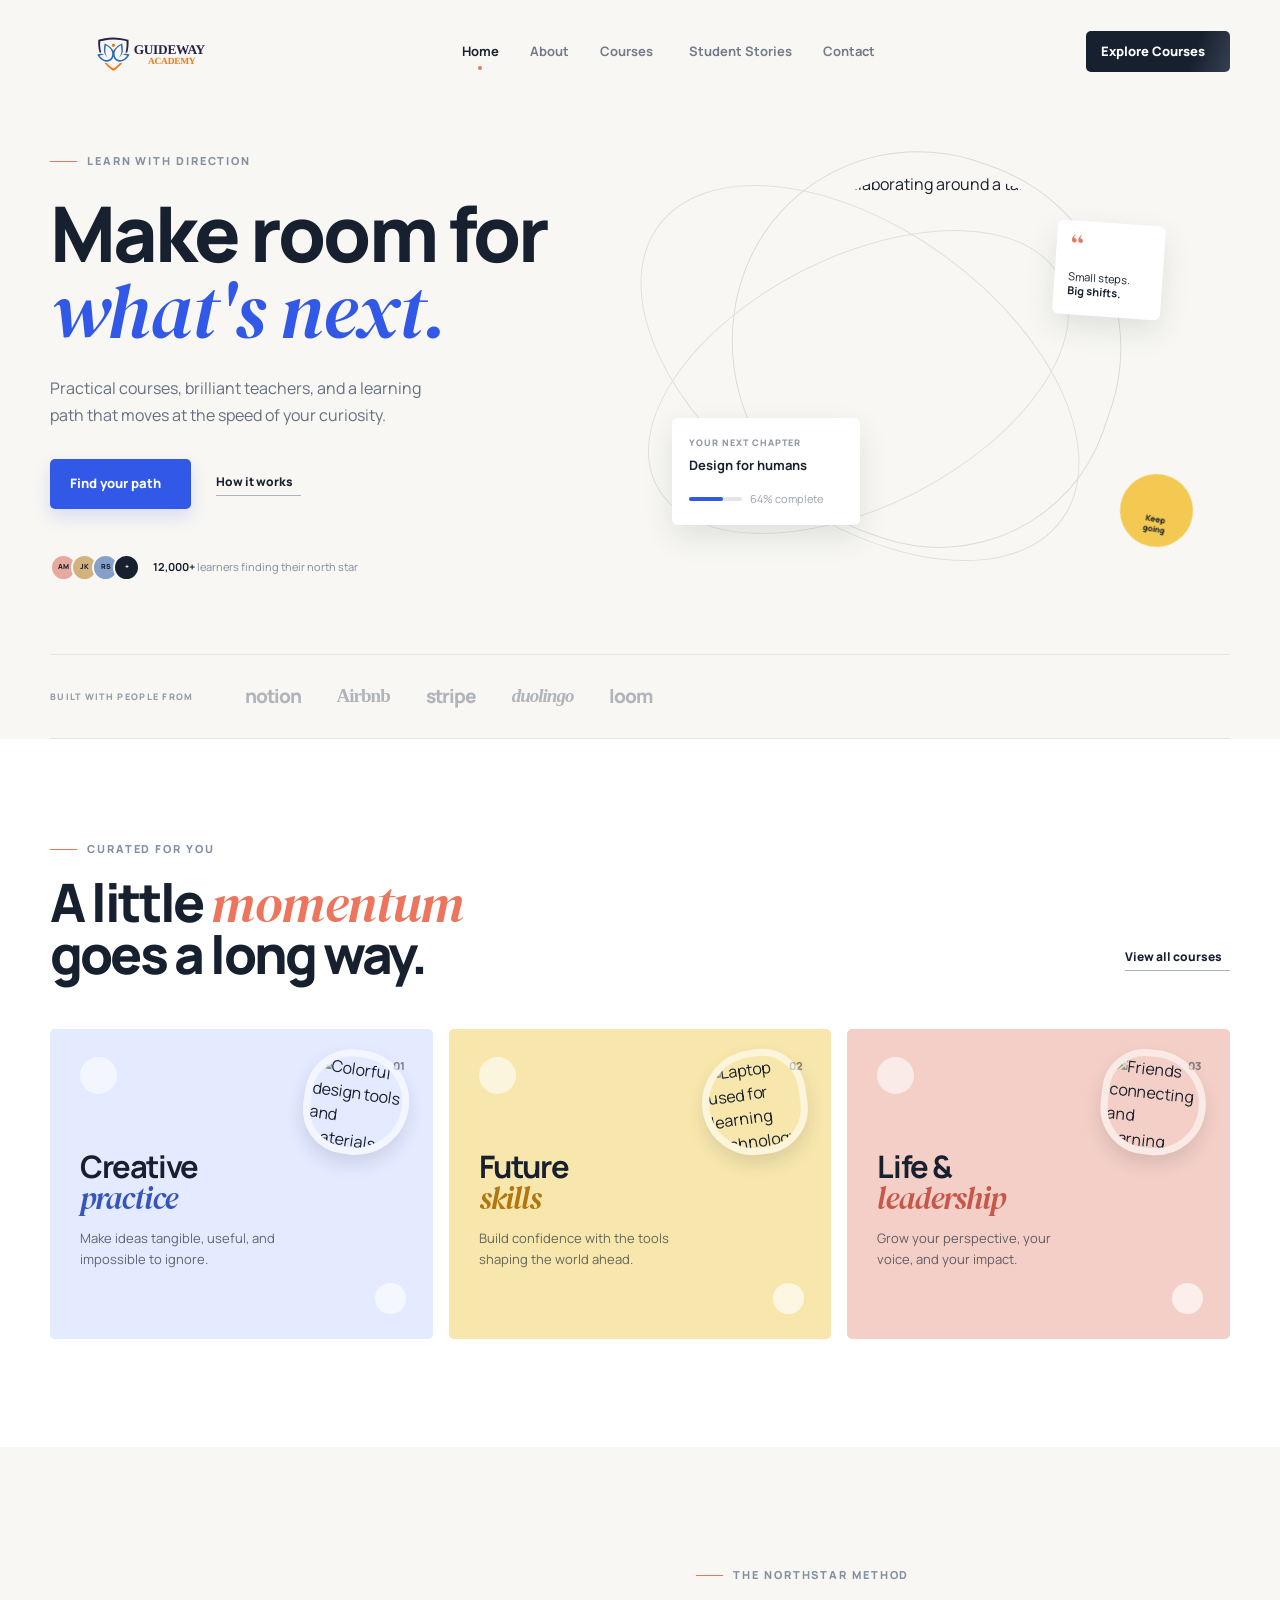
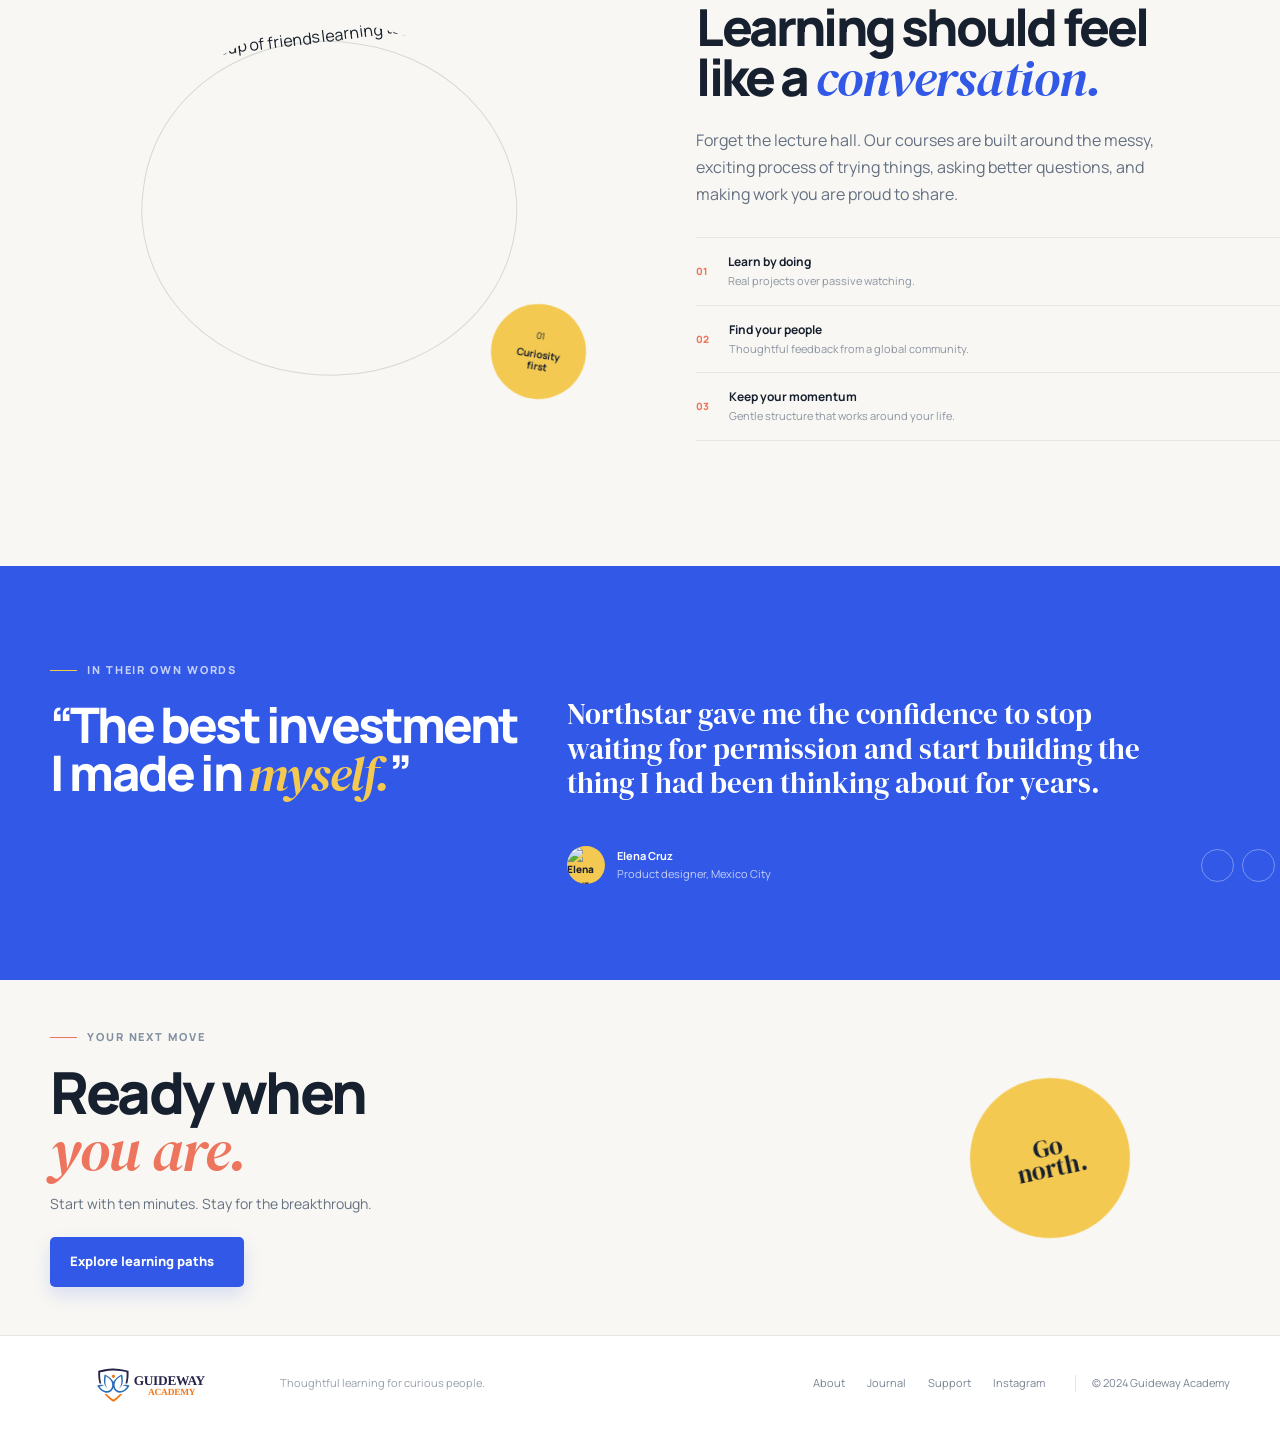
==== index.html @ 60380017 "Initial website" ====
<!DOCTYPE html>
<html lang="en">
<head>
  <meta charset="UTF-8" />
  <meta name="viewport" content="width=device-width, initial-scale=1.0" />
  <meta name="description" content="Northstar Academy helps curious people build practical skills with guided learning paths." />
  <title>Northstar Academy | Learn with direction</title>
  <link rel="preconnect" href="https://fonts.googleapis.com" />
  <link rel="preconnect" href="https://fonts.gstatic.com" crossorigin />
  <link href="https://fonts.googleapis.com/css2?family=DM+Serif+Display:ital@0;1&family=Manrope:wght@400;500;600;700;800&display=swap" rel="stylesheet" />
  <link rel="stylesheet" href="styles.css" />
  <script src="https://unpkg.com/lucide@latest"></script>
</head>
<body>
  <header class="site-header">
    <nav class="nav container" aria-label="Main navigation">
      <a class="brand" href="#top" aria-label="Northstar Academy home">
        <img class="brand-logo" src="image/logo.svg" alt="Guideway Academy" />
      </a>
      <div class="nav-links" id="nav-links">
        <a class="nav-link active" href="#top">Home</a>
        <a class="nav-link" href="about.html">About</a>
        <div class="nav-dropdown">
          <a class="nav-link nav-dropdown-trigger" href="courses.html" aria-haspopup="true" aria-expanded="false">Courses <i data-lucide="chevron-down"></i></a>
          <div class="nav-dropdown-menu" role="menu">
              <a href="course-details.html#school-design" role="menuitem">School of Creative and Digital Design</a>
              <a href="course-details.html#school-business" role="menuitem">School of Accountancy and Business Operations</a>
              <a href="course-details.html#school-growth" role="menuitem">School of Marketing Sales and Customer Growth</a>
              <a href="course-details.html#school-foundation" role="menuitem">School of Foundation and Professional Development</a>
          </div>
        </div>
        <a class="nav-link" href="stories.html">Student Stories</a>
        <a class="nav-link" href="contact.html">Contact</a>
      </div>
      <div class="nav-actions">
          <a class="button button-small button-dark" href="courses.html">Explore Courses <i data-lucide="arrow-up-right"></i></a>
        <button class="menu-toggle" aria-label="Toggle menu" aria-expanded="false"><i data-lucide="menu"></i></button>
      </div>
    </nav>
  </header>

  <main id="top">
    <section class="hero container">
      <div class="hero-copy reveal">
        <div class="eyebrow"><span class="eyebrow-line"></span> Learn with direction</div>
        <h1>Make room for<br /><em>what's next.</em></h1>
        <p class="hero-intro">Practical courses, brilliant teachers, and a learning path that moves at the speed of your curiosity.</p>
        <div class="hero-actions">
          <a class="button button-primary" href="#paths">Find your path <i data-lucide="arrow-right"></i></a>
          <a class="text-link" href="#method">How it works <i data-lucide="play-circle"></i></a>
        </div>
        <div class="learner-note">
          <div class="avatar-stack" aria-label="Learners from our community"><span class="avatar avatar-one">AM</span><span class="avatar avatar-two">JK</span><span class="avatar avatar-three">RS</span><span class="avatar avatar-four">+</span></div>
          <p><strong>12,000+</strong> learners finding their north star</p>
        </div>
      </div>
      <div class="hero-visual reveal reveal-delay">
        <div class="visual-orbit orbit-one"></div>
        <div class="visual-orbit orbit-two"></div>
        <div class="hero-image-wrap">
          <img class="hero-slide is-active" src="https://images.unsplash.com/photo-1531482615713-2afd69097998?auto=format&fit=crop&w=1100&q=85" alt="Students collaborating around a table" />
          <img class="hero-slide" src="https://images.unsplash.com/photo-1523240795612-9a054b0db644?auto=format&fit=crop&w=1100&q=85" alt="Students learning together in a bright classroom" />
          <img class="hero-slide" src="https://images.unsplash.com/photo-1522202176988-66273c2fd55f?auto=format&fit=crop&w=1100&q=85" alt="A group of learners sharing ideas" />
          <div class="floating-card course-card">
            <div class="mini-label">Your next chapter</div>
            <strong>Design for humans</strong>
            <div class="course-meta"><span class="course-progress"><span></span></span><span>64% complete</span></div>
          </div>
          <div class="floating-card quote-card"><span class="quote-mark">“</span><p>Small steps.<br /><strong>Big shifts.</strong></p></div>
          <div class="sun-sticker"><i data-lucide="sparkles"></i><span>Keep<br />going</span></div>
        </div>
      </div>
    </section>

    <section class="trust-strip container" aria-label="Partners and community stats">
      <span class="trust-label">Built with people from</span>
      <span class="trust-name">notion</span><span class="trust-name trust-serif">Airbnb</span><span class="trust-name">stripe</span><span class="trust-name trust-serif italic">duolingo</span><span class="trust-name">loom</span>
    </section>

    <section class="paths-section" id="paths">
      <div class="container">
        <div class="section-heading reveal"><div><div class="eyebrow"><span class="eyebrow-line"></span> Curated for you</div><h2>A little <em>momentum</em><br />goes a long way.</h2></div><a class="text-link desktop-link" href="courses.html">View all courses <i data-lucide="arrow-up-right"></i></a></div>
        <div class="path-grid">
           <a class="path-card path-card-blue reveal" href="courses.html#creative"><div class="path-icon"><i data-lucide="pen-tool"></i></div><div class="path-number">01</div><div class="path-art"><img src="https://images.unsplash.com/photo-1561070791-2526d30994b5?auto=format&fit=crop&w=500&q=85" alt="Colorful design tools and materials" loading="lazy" /></div><h3>Creative<br /><em>practice</em></h3><p>Make ideas tangible, useful, and impossible to ignore.</p><span class="card-arrow"><i data-lucide="arrow-up-right"></i></span></a>
           <a class="path-card path-card-yellow reveal reveal-delay-short" href="courses.html#future"><div class="path-icon"><i data-lucide="code-2"></i></div><div class="path-number">02</div><div class="path-art"><img src="https://images.unsplash.com/photo-1516321318423-f06f85e504b3?auto=format&fit=crop&w=500&q=85" alt="Laptop used for learning technology" loading="lazy" /></div><h3>Future<br /><em>skills</em></h3><p>Build confidence with the tools shaping the world ahead.</p><span class="card-arrow"><i data-lucide="arrow-up-right"></i></span></a>
           <a class="path-card path-card-coral reveal reveal-delay" href="courses.html#leadership"><div class="path-icon"><i data-lucide="heart-handshake"></i></div><div class="path-number">03</div><div class="path-art"><img src="https://images.unsplash.com/photo-1529156069898-49953e39b3ac?auto=format&fit=crop&w=500&q=85" alt="Friends connecting and learning together" loading="lazy" /></div><h3>Life &amp;<br /><em>leadership</em></h3><p>Grow your perspective, your voice, and your impact.</p><span class="card-arrow"><i data-lucide="arrow-up-right"></i></span></a>
        </div>
      </div>
    </section>

    <section class="method-section container" id="method">
      <div class="method-visual reveal"><div class="method-photo"><img src="https://images.unsplash.com/photo-1522202176988-66273c2fd55f?auto=format&fit=crop&w=1000&q=85" alt="A diverse group of friends learning together" /></div><div class="method-badge"><span>01</span><strong>Curiosity<br />first</strong></div></div>
      <div class="method-copy reveal reveal-delay"><div class="eyebrow"><span class="eyebrow-line"></span> The Northstar method</div><h2>Learning should feel like a <em>conversation.</em></h2><p>Forget the lecture hall. Our courses are built around the messy, exciting process of trying things, asking better questions, and making work you are proud to share.</p><div class="method-points"><div class="method-point"><span class="point-number">01</span><div><h4>Learn by doing</h4><p>Real projects over passive watching.</p></div></div><div class="method-point"><span class="point-number">02</span><div><h4>Find your people</h4><p>Thoughtful feedback from a global community.</p></div></div><div class="method-point"><span class="point-number">03</span><div><h4>Keep your momentum</h4><p>Gentle structure that works around your life.</p></div></div></div></div>
    </section>

    <section class="testimonial-section" id="stories">
      <div class="container testimonial-inner"><div class="testimonial-heading"><div class="eyebrow"><span class="eyebrow-line"></span> In their own words</div><h2>“The best investment<br />I made in <em>myself.</em>”</h2></div><div class="testimonial-body"><p class="large-quote">Northstar gave me the confidence to stop waiting for permission and start building the thing I had been thinking about for years.</p><div class="person"><img class="person-avatar" src="https://images.unsplash.com/photo-1494790108377-be9c29b29330?auto=format&fit=crop&w=160&q=85" alt="Elena Cruz" /><div><strong>Elena Cruz</strong><span>Product designer, Mexico City</span></div><div class="quote-controls"><button class="icon-button" aria-label="Previous story"><i data-lucide="arrow-left"></i></button><button class="icon-button" aria-label="Next story"><i data-lucide="arrow-right"></i></button></div></div></div></div>
    </section>

    <section class="final-cta container"><div class="cta-content"><div class="eyebrow"><span class="eyebrow-line"></span> Your next move</div><h2>Ready when<br /><em>you are.</em></h2><p>Start with ten minutes. Stay for the breakthrough.</p><a class="button button-primary" href="#paths">Explore learning paths <i data-lucide="arrow-right"></i></a></div><div class="cta-mark"><i data-lucide="compass"></i><span>Go<br />north.</span></div></section>
  </main>

  <footer class="site-footer"><div class="container footer-inner"><a class="brand" href="#top"><img class="brand-logo" src="image/logo.svg" alt="Guideway Academy" /></a><p>Thoughtful learning for curious people.</p><div class="footer-links"><a href="#about">About</a><a href="#journal">Journal</a><a href="#support">Support</a><a href="#instagram">Instagram</a></div><span class="copyright">© 2024 Guideway Academy</span></div></footer>
  <script src="script.js"></script>
</body>
</html>
---- styles.css ----
/* Scroll-aware navigation */
body{font-size:16px!important}
.nav-link,.course-nav-links a,.about-nav-links a,.stories-header .nav-link{font-size:13px!important}
.button{font-size:13px!important}
.eyebrow{font-size:11px!important}
.hero-intro,.method-copy>p,.hero-intro{font-size:16px!important}
.path-card p{font-size:13px!important}
.path-card .mini-label,.course-meta,.method-point p,.person div span,.footer-inner p,.footer-links a,.copyright{font-size:11px!important}
.tile-school,.tile-label,.tile-meta,.course-stat-row span,.story-person span,.about-numbers span{font-size:10px!important}
.tile-body p,.story-card>small,.story-card>a,.proof-stat span,.contact-panel p{font-size:12px!important}
.filter-button,.course-search input{font-size:11px!important}
html,body{overflow-x:hidden}
.hero-image-wrap{isolation:isolate}
.hero-image-wrap .hero-slide{position:absolute!important;inset:0;width:100%;height:100%;object-fit:cover;border-radius:48% 52% 49% 51%;opacity:0;transform:scale(1.06) translateX(22px);transition:opacity .9s ease,transform 1.2s cubic-bezier(.2,.7,.2,1);animation:hero-carousel 15.6s ease-in-out infinite;z-index:1}
.hero-image-wrap .hero-slide:nth-of-type(2){animation-delay:-5.2s}
.hero-image-wrap .hero-slide:nth-of-type(3){animation-delay:-10.4s}
.hero-image-wrap .hero-slide.is-active{opacity:1;transform:scale(1) translateX(0)}
@keyframes hero-carousel{0%,28%{opacity:1;transform:scale(1) translate3d(0,0,0)}35%,94%{opacity:0;transform:scale(1.06) translate3d(22px,0,0)}100%{opacity:1;transform:scale(1) translate3d(0,0,0)}}
@media(prefers-reduced-motion:reduce){.hero-image-wrap .hero-slide{transition:none;animation:none}.hero-image-wrap .hero-slide:not(.is-active){opacity:0}}
.path-card{min-height:310px!important;padding-top:30px;transition:transform .3s cubic-bezier(.2,.7,.2,1),box-shadow .3s ease}
.path-card:hover{transform:translateY(-8px) rotate(-.4deg)!important;box-shadow:0 20px 34px rgba(30,40,60,.14)!important}
.path-card:nth-child(2):hover{transform:translateY(-8px) rotate(.4deg)!important}
.path-art{position:absolute;right:24px;top:21px;width:105px;height:105px;border:7px solid rgba(255,255,255,.56);border-radius:48% 52% 55% 45%;overflow:hidden;transform:rotate(8deg);box-shadow:0 9px 18px rgba(23,32,46,.12);transition:transform .45s cubic-bezier(.2,.7,.2,1),box-shadow .3s ease}
.path-card:nth-child(2) .path-art{border-radius:55% 45% 47% 53%;transform:rotate(-8deg)}
.path-card:nth-child(3) .path-art{border-radius:44% 56% 52% 48%;transform:rotate(6deg)}
.path-art img{width:100%;height:100%;object-fit:cover;filter:saturate(.86);transition:transform .55s ease,filter .3s ease}
.path-card:hover .path-art{transform:rotate(2deg) scale(1.06);box-shadow:0 13px 23px rgba(23,32,46,.18)}
.path-card:hover .path-art img{transform:scale(1.1);filter:saturate(1)}
.path-card h3{position:relative;z-index:1;margin-top:57px!important}
.testimonial-section .large-quote{transition:opacity .38s ease,transform .38s cubic-bezier(.2,.7,.2,1)}
.person-avatar{object-fit:cover;overflow:hidden}
.site-header{position:fixed!important;top:0;left:0;width:100%;z-index:10;background:rgba(248,247,243,.94);backdrop-filter:blur(12px);transition:transform .28s ease,box-shadow .28s ease}
.nav-cta{display:inline-flex;align-items:center;gap:7px;background:var(--ink);color:#fff;padding:10px 14px;border-radius:5px}
.nav-cta svg{width:14px;height:14px}
.nav-cta:hover,.nav-cta.active{color:#fff;background:var(--blue)}
.nav-cta.active:after{display:none}
.nav-links{margin-left:auto!important;margin-right:auto!important}
.nav-actions{gap:15px}
@media(max-width:650px){.nav-links{margin-left:0!important;margin-right:0!important}}
.nav-actions .button-dark{background:linear-gradient(110deg,#17202e 35%,#3a4657 50%,#17202e 65%);background-size:220% 100%;animation:explore-sheen 5s ease-in-out infinite;transition:transform .25s ease,box-shadow .25s ease,background-position .45s ease}
.nav-actions .button-dark:hover,.nav-actions .button-dark:focus-visible{background-position:100% 0;box-shadow:0 10px 22px rgba(23,32,46,.2);transform:translateY(-2px)}
.nav-actions .button-dark svg{transition:transform .25s ease}
.nav-actions .button-dark:hover svg,.nav-actions .button-dark:focus-visible svg{transform:translate(3px,-3px)}
@keyframes explore-sheen{0%,55%{background-position:0 0}75%,100%{background-position:100% 0}}
.nav-dropdown{position:relative;display:flex;align-items:center}
.nav-dropdown:after{content:'';position:absolute;top:100%;left:0;right:0;height:18px}
.nav-dropdown-trigger{display:inline-flex;align-items:center;gap:5px}
.nav-dropdown-trigger svg{width:12px;height:12px;transition:transform .2s ease}
.nav-dropdown-menu{position:absolute;top:calc(100% + 18px);left:50%;width:290px;padding:8px;background:#fff;border:1px solid var(--line);border-radius:7px;box-shadow:0 16px 34px rgba(23,32,46,.14);opacity:0;pointer-events:none;transform:translate(-50%, -7px);transition:opacity .2s ease,transform .2s ease;z-index:20}
.nav-dropdown-menu:before{content:'';position:absolute;top:-6px;left:50%;width:11px;height:11px;background:#fff;border-left:1px solid var(--line);border-top:1px solid var(--line);transform:translateX(-50%) rotate(45deg)}
.nav-dropdown-menu a{position:relative;display:block;padding:11px 12px;color:var(--muted);font-size:11px;font-weight:700;line-height:1.4;border-radius:4px;transition:background .2s ease,color .2s ease,transform .2s ease}
.nav-dropdown-menu a:hover,.nav-dropdown-menu a:focus-visible{background:#eef1ff;color:var(--blue);transform:translateX(3px);outline:none}
.nav-dropdown:hover .nav-dropdown-menu,.nav-dropdown:focus-within .nav-dropdown-menu{opacity:1;pointer-events:auto;transform:translate(-50%, 0)}
.nav-dropdown:hover .nav-dropdown-trigger svg,.nav-dropdown:focus-within .nav-dropdown-trigger svg{transform:rotate(180deg)}
.brand-logo{display:block;width:200px;height:94px;object-fit:contain;max-width:none}
.nav{height:104px!important}
body{padding-top:104px!important}
@media(max-width:650px){.brand-logo{width:150px;height:70px}.nav{height:82px!important}body{padding-top:82px!important}.nav-dropdown{display:block}.nav-dropdown-menu{position:static;width:100%;margin:7px 0 2px;padding:5px;box-shadow:none;transform:none;border-color:#edf0f4}.nav-dropdown-menu:before{display:none}.nav-dropdown:hover .nav-dropdown-menu,.nav-dropdown:focus-within .nav-dropdown-menu{transform:none}.nav-dropdown-menu a{font-size:10px;padding:9px 10px}}
.site-header.nav-hidden{transform:translateY(-100%)}
.site-header.nav-scrolling{box-shadow:0 8px 24px rgba(23,32,46,.08)}
body{padding-top:88px}
@media(max-width:650px){body{padding-top:72px}}
:root{--ink:#17202e;--muted:#647082;--cream:#f8f7f3;--paper:#fff;--line:#e6e7e5;--blue:#3158e6;--blue-dark:#2242bb;--yellow:#f4c951;--coral:#ed745d;--mint:#dceee6;--serif:'DM Serif Display',Georgia,serif;--sans:'Manrope',Arial,sans-serif}*{box-sizing:border-box}html{scroll-behavior:smooth}body{margin:0;background:var(--cream);color:var(--ink);font-family:var(--sans);font-size:15px;line-height:1.5}a{color:inherit;text-decoration:none}button{font:inherit}img{display:block;max-width:100%}.container{width:min(1180px,calc(100% - 80px));margin:0 auto}.site-header{position:relative;z-index:10;background:var(--cream)}.nav{height:88px;display:flex;align-items:center;justify-content:space-between;border-bottom:1px solid transparent}.brand{display:flex;align-items:center;gap:10px;font-size:20px;font-weight:800;letter-spacing:-.8px}.brand-mark{width:30px;height:30px;background:var(--blue);border-radius:50%;color:#fff;display:grid;place-items:center}.brand-mark svg{width:16px;height:16px;stroke-width:2.5}.brand-dot{color:var(--coral)}.nav-links{display:flex;gap:31px;margin-left:70px}.nav-link{color:#727b8a;font-size:12px;font-weight:700;transition:color .2s}.nav-link:hover,.nav-link.active{color:var(--ink)}.nav-link.active:after{content:'';display:block;width:4px;height:4px;background:var(--coral);border-radius:50%;margin:5px auto -9px}.nav-actions{display:flex;align-items:center;gap:23px}.login-link{font-size:12px;font-weight:700;color:#667080}.button{display:inline-flex;align-items:center;justify-content:center;gap:10px;border-radius:5px;font-size:12px;font-weight:800;padding:15px 20px;transition:transform .2s,background .2s,box-shadow .2s}.button:hover{transform:translateY(-2px)}.button svg,.text-link svg{width:15px;height:15px}.button-small{padding:11px 15px}.button-dark{background:var(--ink);color:#fff}.button-primary{background:var(--blue);color:#fff;box-shadow:0 8px 18px rgba(49,88,230,.16)}.button-primary:hover{background:var(--blue-dark);box-shadow:0 10px 24px rgba(49,88,230,.23)}.menu-toggle{display:none;border:0;background:transparent;color:var(--ink);padding:5px}.hero{min-height:550px;display:grid;grid-template-columns:46% 54%;align-items:center;padding:42px 0 66px}.eyebrow{display:flex;align-items:center;gap:10px;text-transform:uppercase;letter-spacing:1.9px;font-size:10px;font-weight:800;color:#8290a2}.eyebrow-line{display:inline-block;width:27px;height:1px;background:var(--coral)}h1,h2,h3,p{margin-top:0}h1,h2{letter-spacing:-2.8px;line-height:.98;font-weight:800}h1{font-size:clamp(56px,6vw,84px);margin:25px 0 27px}h1 em,h2 em,h3 em{font-family:var(--serif);font-weight:400;letter-spacing:-1px}h1 em{color:var(--blue)}.hero-intro{color:var(--muted);font-size:16px;line-height:1.7;max-width:380px;margin-bottom:30px}.hero-actions{display:flex;align-items:center;gap:25px}.text-link{font-size:12px;font-weight:800;display:inline-flex;align-items:center;gap:8px;border-bottom:1px solid #adb3bd;padding-bottom:4px}.text-link:hover{color:var(--blue);border-color:var(--blue)}.learner-note{display:flex;align-items:center;gap:13px;margin-top:45px}.learner-note p{font-size:11px;color:#828b9b;line-height:1.5;margin:0}.learner-note strong{color:var(--ink)}.avatar-stack{display:flex;padding-left:6px}.avatar{height:27px;width:27px;border:2px solid var(--cream);border-radius:50%;display:grid;place-items:center;margin-left:-6px;font-size:7px;font-weight:800}.avatar-one{background:#e6a99d}.avatar-two{background:#d2b37f}.avatar-three{background:#86a0c9}.avatar-four{background:var(--ink);color:#fff}.hero-visual{height:425px;position:relative;display:flex;align-items:center;justify-content:center}.hero-image-wrap{position:relative;width:390px;height:390px;margin-left:66px}.hero-image-wrap:before{content:'';position:absolute;inset:-18px 18px 20px -20px;border:1px solid #d9dcd8;border-radius:49% 51% 46% 54%;transform:rotate(19deg)}.hero-image-wrap img{width:100%;height:100%;object-fit:cover;border-radius:48% 52% 49% 51%;position:relative;z-index:1;filter:saturate(.84)}.visual-orbit{position:absolute;border:1px solid #dfe1dd;border-radius:50%;width:455px;height:250px;transform:rotate(-27deg)}.orbit-one{left:38px;top:102px}.orbit-two{width:500px;height:290px;transform:rotate(36deg);left:17px;top:73px}.floating-card{position:absolute;z-index:2;background:#fff;box-shadow:0 12px 30px rgba(31,44,62,.11);border-radius:6px}.course-card{left:-77px;bottom:37px;width:188px;padding:18px 17px}.mini-label{font-size:9px;text-transform:uppercase;letter-spacing:1px;color:#8d96a2;font-weight:800;margin-bottom:7px}.course-card strong{font-size:13px;display:block;margin-bottom:15px}.course-meta{display:flex;align-items:center;gap:8px;color:#9aa2ae;font-size:8px}.course-progress{display:block;height:4px;width:53px;background:#e2e5ea;border-radius:5px}.course-progress span{display:block;width:64%;height:100%;background:var(--blue);border-radius:5px}.quote-card{right:-24px;top:51px;width:108px;padding:15px 14px 16px;transform:rotate(4deg)}.quote-mark{font-family:var(--serif);font-size:30px;color:var(--coral);line-height:.7}.quote-card p{font-size:11px;line-height:1.3;margin:7px 0 0}.sun-sticker{position:absolute;z-index:2;bottom:15px;right:-54px;width:73px;height:73px;background:var(--yellow);border-radius:50%;display:grid;place-items:center;text-align:center;transform:rotate(10deg);font-size:8px;line-height:1.2;font-weight:800}.sun-sticker svg{width:16px;height:16px;margin-bottom:-5px}.trust-strip{display:flex;align-items:center;gap:36px;border-top:1px solid var(--line);border-bottom:1px solid var(--line);height:85px;color:#b0b4bb}.trust-label{font-size:9px;text-transform:uppercase;letter-spacing:1.3px;font-weight:800;color:#939ba6;margin-right:15px}.trust-name{font-size:19px;font-weight:800;letter-spacing:-1px}.trust-serif{font-family:Georgia,serif;font-weight:700}.italic{font-style:italic}.paths-section{background:#fff;padding:102px 0 108px}.section-heading{display:flex;justify-content:space-between;align-items:end;margin-bottom:48px}.section-heading h2{font-size:53px;margin:19px 0 0}.section-heading h2 em{color:var(--coral)}.desktop-link{margin-bottom:10px}.path-grid{display:grid;grid-template-columns:repeat(3,1fr);gap:16px}.path-card{min-height:280px;position:relative;padding:28px 30px 25px;border-radius:5px;overflow:hidden;transition:transform .25s,box-shadow .25s}.path-card:hover{transform:translateY(-5px);box-shadow:0 15px 26px rgba(30,40,60,.12)}.path-card-blue{background:#e4eaff}.path-card-yellow{background:#f8e7ad}.path-card-coral{background:#f4cfc7}.path-icon{height:37px;width:37px;display:grid;place-items:center;background:rgba(255,255,255,.6);border-radius:50%}.path-icon svg{width:17px;height:17px}.path-number{position:absolute;right:28px;top:29px;font-size:11px;font-weight:800;color:rgba(23,32,46,.5)}.path-card h3{font-size:31px;line-height:.98;letter-spacing:-1.4px;margin:43px 0 15px}.path-card h3 em{color:#3555bc}.path-card-yellow h3 em{color:#b27610}.path-card-coral h3 em{color:#c65749}.path-card p{color:rgba(23,32,46,.66);font-size:12px;max-width:200px;line-height:1.6}.card-arrow{position:absolute;right:27px;bottom:25px;background:rgba(255,255,255,.65);width:31px;height:31px;border-radius:50%;display:grid;place-items:center}.card-arrow svg{width:14px}.method-section{display:grid;grid-template-columns:48% 52%;gap:80px;padding-top:120px;padding-bottom:125px;align-items:center}.method-visual{position:relative;height:400px}.method-photo{height:355px;width:390px;overflow:hidden;border-radius:49% 51% 48% 52%;transform:rotate(-7deg);margin:20px auto 0}.method-photo img{width:100%;height:100%;object-fit:cover;filter:saturate(.8)}.method-visual:before{content:'';position:absolute;width:373px;height:333px;border:1px solid #d6d9d4;border-radius:51% 49% 52% 48%;top:37px;left:calc(50% - 191px);transform:rotate(8deg)}.method-badge{position:absolute;background:var(--yellow);height:95px;width:95px;border-radius:50%;bottom:5px;right:30px;display:flex;flex-direction:column;align-items:center;justify-content:center;transform:rotate(9deg);font-size:10px;line-height:1.2}.method-badge span{font-size:9px;margin-bottom:7px}.method-badge strong{text-align:center}.method-copy h2{font-size:51px;margin:18px 0 23px;max-width:500px}.method-copy h2 em{color:var(--blue)}.method-copy>p{color:var(--muted);max-width:465px;line-height:1.7;font-size:14px}.method-points{border-top:1px solid var(--line);margin-top:29px}.method-point{display:flex;align-items:center;gap:20px;padding:15px 0;border-bottom:1px solid var(--line)}.point-number{font-size:10px;color:var(--coral);font-weight:800}.method-point h4{font-size:12px;margin:0 0 2px}.method-point p{font-size:11px;color:#8b94a0;margin:0}.testimonial-section{background:var(--blue);color:#fff;padding:96px 0}.testimonial-inner{display:grid;grid-template-columns:40% 60%;gap:45px}.testimonial-section .eyebrow{color:#c5d0fb}.testimonial-section .eyebrow-line{background:var(--yellow)}.testimonial-heading h2{font-size:49px;margin:23px 0 0}.testimonial-heading h2 em{color:var(--yellow)}.large-quote{font-family:var(--serif);font-size:29px;line-height:1.2;max-width:580px;margin:35px 0 45px}.person{display:flex;align-items:center;gap:12px}.person-avatar{background:var(--yellow);color:var(--ink);height:38px;width:38px;border-radius:50%;display:grid;place-items:center;font-size:10px;font-weight:800}.person strong,.person span{display:block}.person strong{font-size:11px}.person div span{font-size:10px;color:#c7d1fa;margin-top:2px}.quote-controls{display:flex;gap:8px;margin-left:auto}.icon-button{width:33px;height:33px;background:transparent;border:1px solid rgba(255,255,255,.35);border-radius:50%;color:#fff;display:grid;place-items:center;cursor:pointer;transition:background .2s}.icon-button:hover{background:rgba(255,255,255,.16)}.icon-button svg{width:14px}.final-cta{min-height:355px;display:flex;align-items:center;justify-content:space-between}.final-cta h2{font-size:58px;margin:19px 0 13px}.final-cta h2 em{color:var(--coral)}.final-cta p{color:var(--muted);font-size:14px;margin-bottom:23px}.cta-mark{height:160px;width:160px;background:var(--yellow);border-radius:50%;display:flex;flex-direction:column;align-items:center;justify-content:center;transform:rotate(-12deg);font-family:var(--serif);font-size:25px;line-height:.85;text-align:center;margin-right:100px}.cta-mark svg{width:28px;height:28px;margin-bottom:12px;stroke-width:1.5}.site-footer{background:#fff;border-top:1px solid var(--line)}.footer-inner{min-height:89px;display:flex;align-items:center;gap:30px}.footer-inner p{font-size:11px;color:#98a0aa;margin:0}.footer-links{display:flex;gap:22px;margin-left:auto}.footer-links a,.copyright{font-size:10px;color:#798391}.footer-links a:hover{color:var(--blue)}.copyright{padding-left:16px;border-left:1px solid var(--line)}.reveal{opacity:0;transform:translateY(17px);animation:reveal .7s ease forwards}.reveal-delay{animation-delay:.16s}.reveal-delay-short{animation-delay:.08s}@keyframes reveal{to{opacity:1;transform:none}}@media(max-width:900px){.container{width:min(100% - 44px,650px)}.nav-links{gap:15px;margin-left:20px}.nav-actions{gap:12px}.hero{grid-template-columns:1fr;padding-top:55px}.hero-copy{max-width:600px}.hero-visual{height:410px;margin-top:35px}.hero-image-wrap{margin-left:30px}.trust-strip{gap:22px;flex-wrap:wrap;height:auto;padding:20px 0}.trust-name{font-size:16px}.trust-label{width:100%;margin:0}.method-section{grid-template-columns:1fr;gap:55px;padding:90px 0}.method-visual{max-width:500px;width:100%}.testimonial-inner{grid-template-columns:1fr;gap:15px}.final-cta{min-height:350px}.cta-mark{margin-right:0}}@media(max-width:650px){.container{width:calc(100% - 36px)}.nav{height:72px}.nav-links{display:none;position:absolute;top:72px;left:0;right:0;background:#fff;border-bottom:1px solid var(--line);padding:20px 18px;flex-direction:column;gap:17px;margin:0;box-shadow:0 9px 14px rgba(30,40,60,.06)}.nav-links.open{display:flex}.nav-link.active:after{display:none}.login-link,.nav-actions .button{display:none}.menu-toggle{display:block}.hero{padding-top:46px;min-height:0}.hero h1{font-size:59px}.hero-intro{font-size:14px}.hero-visual{height:330px;margin-top:54px}.hero-image-wrap{width:275px;height:275px;margin-left:0}.hero-image-wrap:before{inset:-13px 13px 14px -14px}.visual-orbit{width:340px;height:190px;left:0;top:70px}.orbit-two{width:370px;height:220px;left:-15px;top:52px}.course-card{left:-29px;bottom:8px;width:155px;padding:14px}.quote-card{right:-25px;top:18px}.sun-sticker{right:-30px;bottom:-5px;width:61px;height:61px}.section-heading{display:block}.section-heading h2{font-size:43px}.desktop-link{display:inline-flex;margin-top:24px}.paths-section{padding:75px 0}.path-grid{grid-template-columns:1fr;gap:12px}.path-card{min-height:245px}.method-section{padding:75px 0}.method-visual{height:320px}.method-photo{width:290px;height:280px}.method-visual:before{width:280px;height:265px;left:calc(50% - 145px);top:29px}.method-badge{right:12px}.method-copy h2{font-size:42px}.testimonial-section{padding:75px 0}.testimonial-heading h2{font-size:41px}.large-quote{font-size:25px;margin-top:42px}.final-cta{min-height:470px;display:block;padding-top:80px}.cta-mark{margin:40px 0 0 auto}.footer-inner{padding:25px 0;display:grid;grid-template-columns:1fr 1fr;gap:18px}.footer-inner p{grid-column:1/-1;grid-row:2}.footer-links{grid-column:1/-1;grid-row:3;margin:0;flex-wrap:wrap}.copyright{grid-column:1/-1;grid-row:4;border:0;padding:0}.hero-actions{gap:16px;flex-wrap:wrap}}
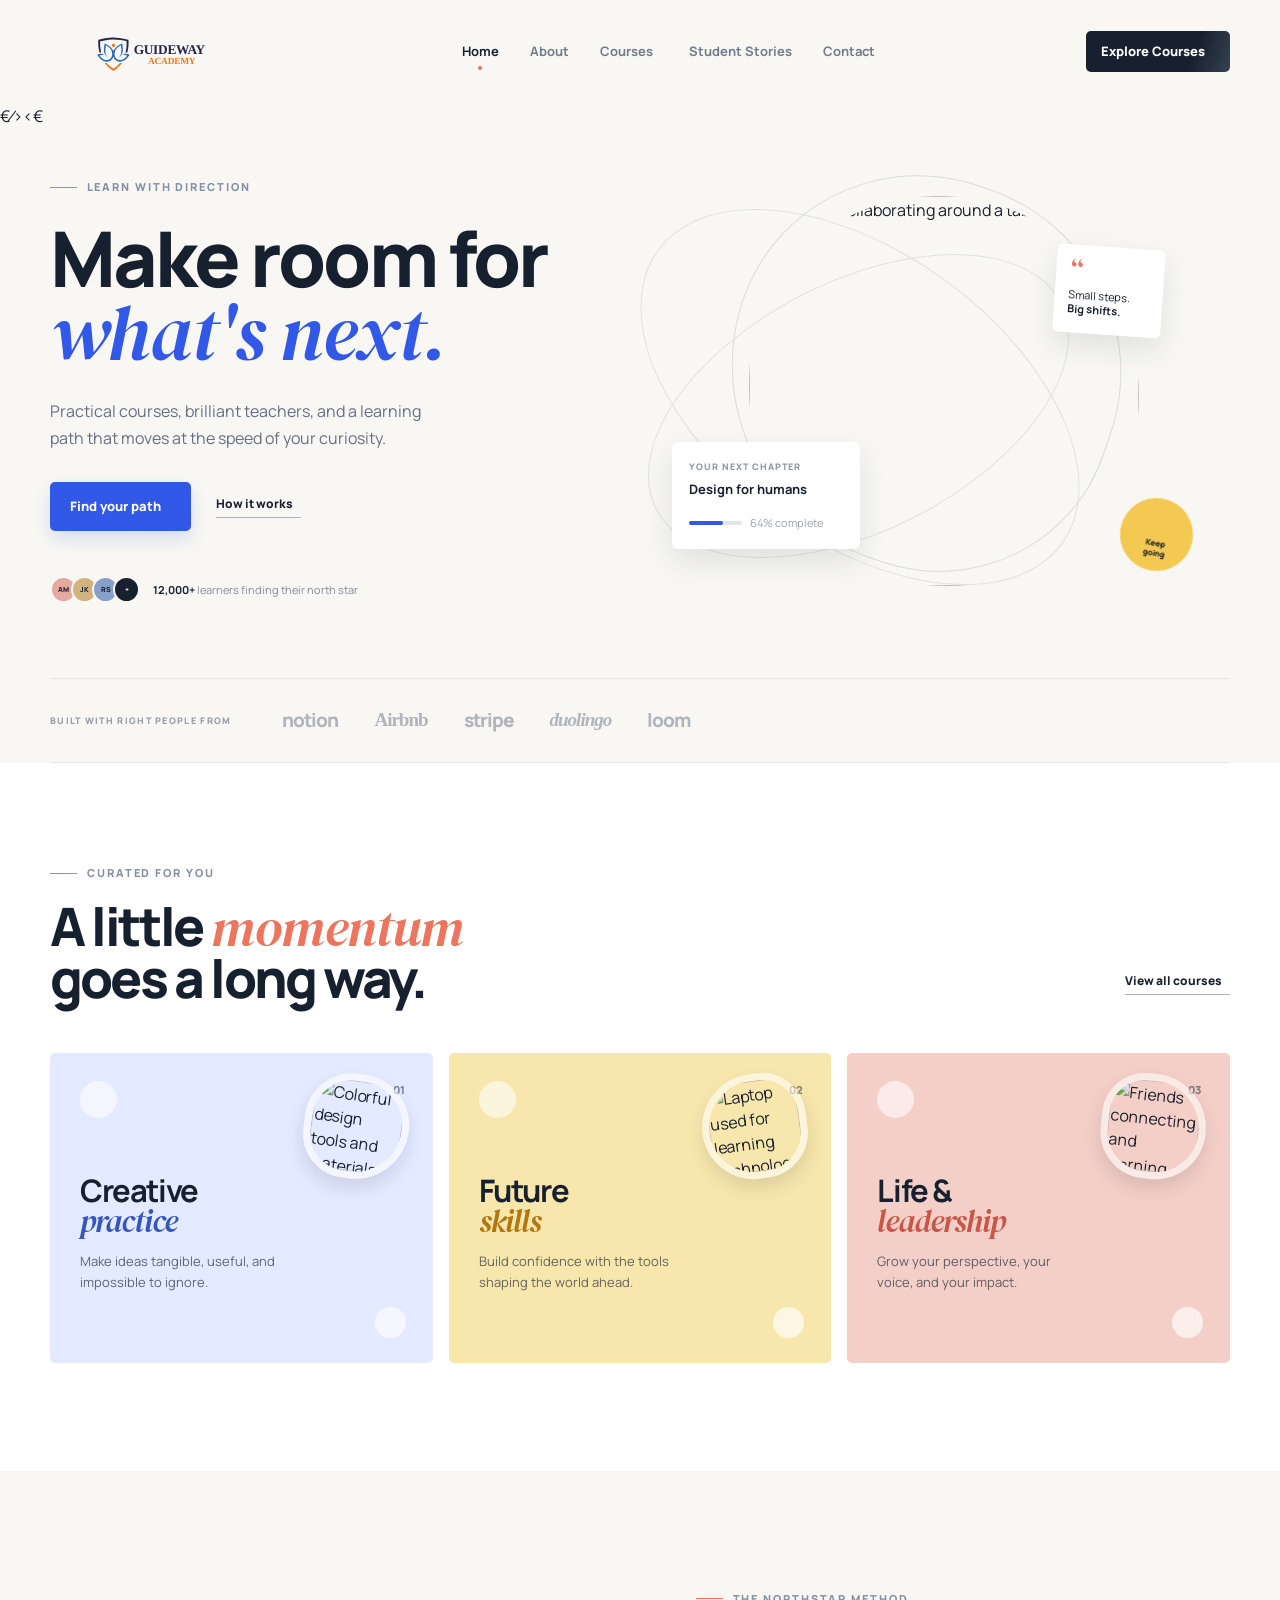
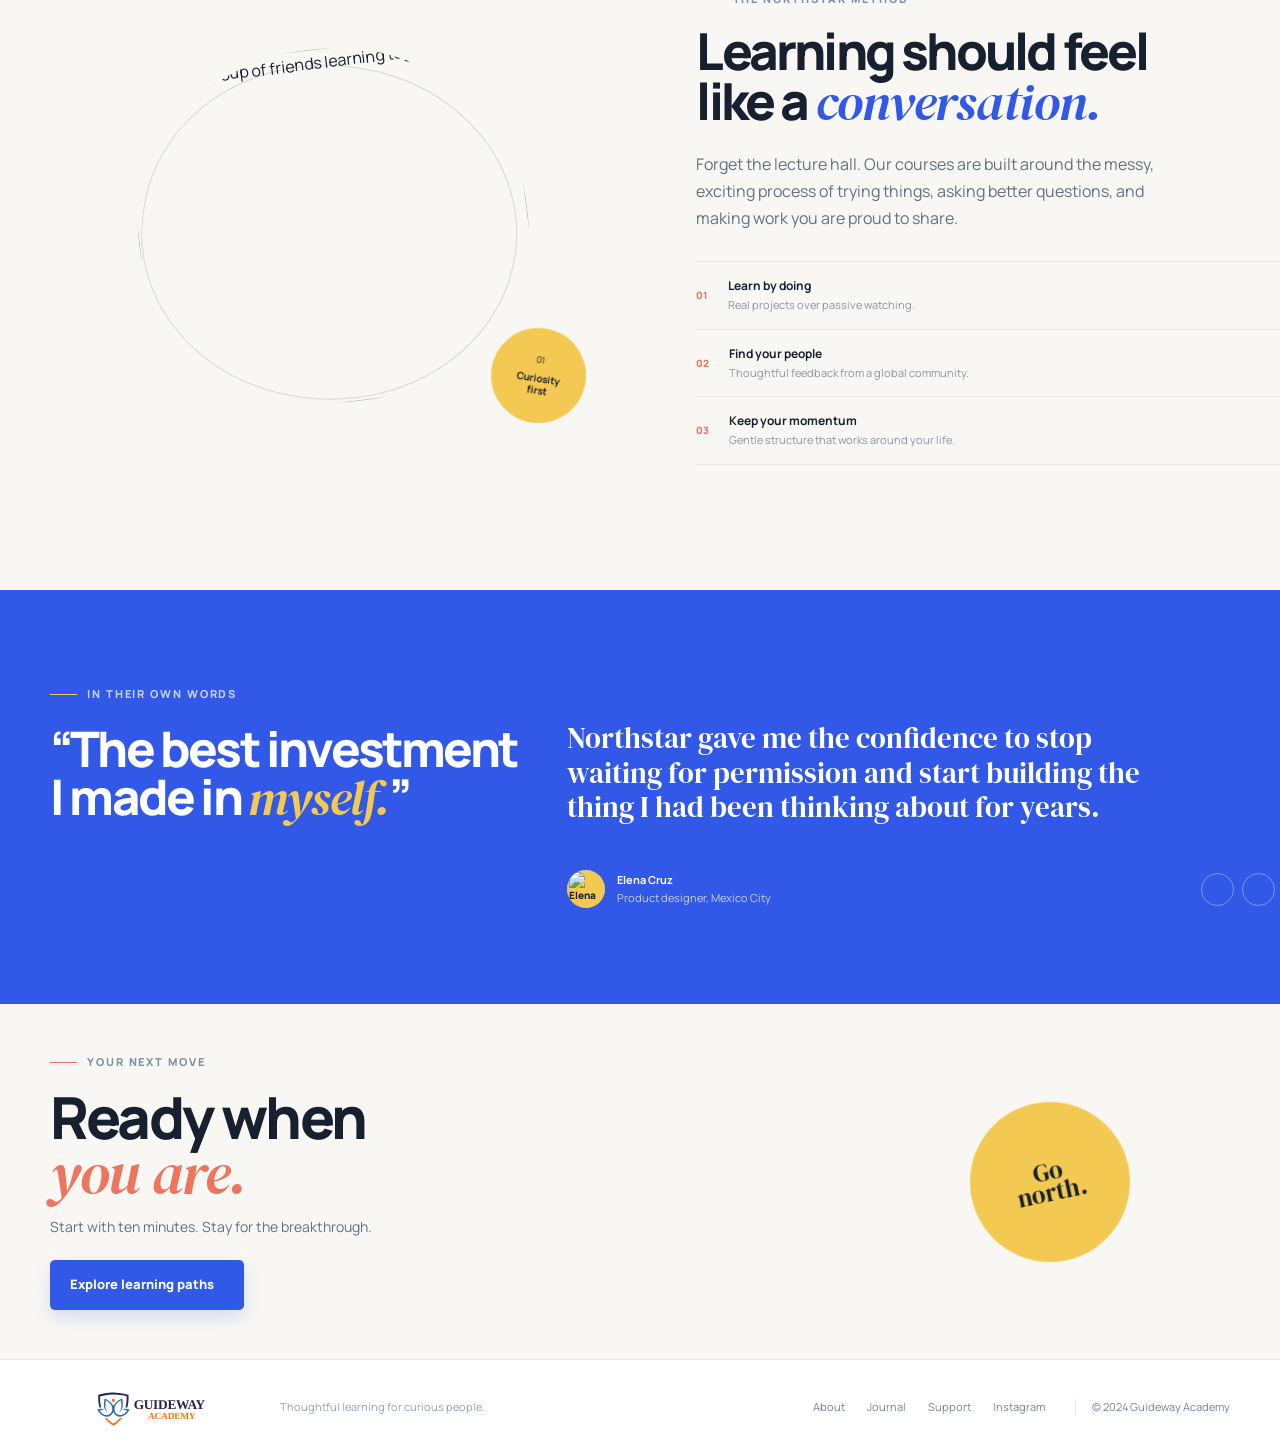
==== commit 015db905: "Update homepage" ====
--- a/index.html
+++ b/index.html
@@ -1,10 +1,10 @@
-<!DOCTYPE html>
+€⁄›‹€<!DOCTYPE html>
 <html lang="en">
 <head>
   <meta charset="UTF-8" />
   <meta name="viewport" content="width=device-width, initial-scale=1.0" />
   <meta name="description" content="Northstar Academy helps curious people build practical skills with guided learning paths." />
-  <title>Northstar Academy | Learn with direction</title>
+  <title>Guidway Academy | Learn with direction</title>
   <link rel="preconnect" href="https://fonts.googleapis.com" />
   <link rel="preconnect" href="https://fonts.gstatic.com" crossorigin />
   <link href="https://fonts.googleapis.com/css2?family=DM+Serif+Display:ital@0;1&family=Manrope:wght@400;500;600;700;800&display=swap" rel="stylesheet" />
@@ -73,7 +73,7 @@
     </section>
 
     <section class="trust-strip container" aria-label="Partners and community stats">
-      <span class="trust-label">Built with people from</span>
+      <span class="trust-label">Built with Right people from</span>
       <span class="trust-name">notion</span><span class="trust-name trust-serif">Airbnb</span><span class="trust-name">stripe</span><span class="trust-name trust-serif italic">duolingo</span><span class="trust-name">loom</span>
     </section>
 
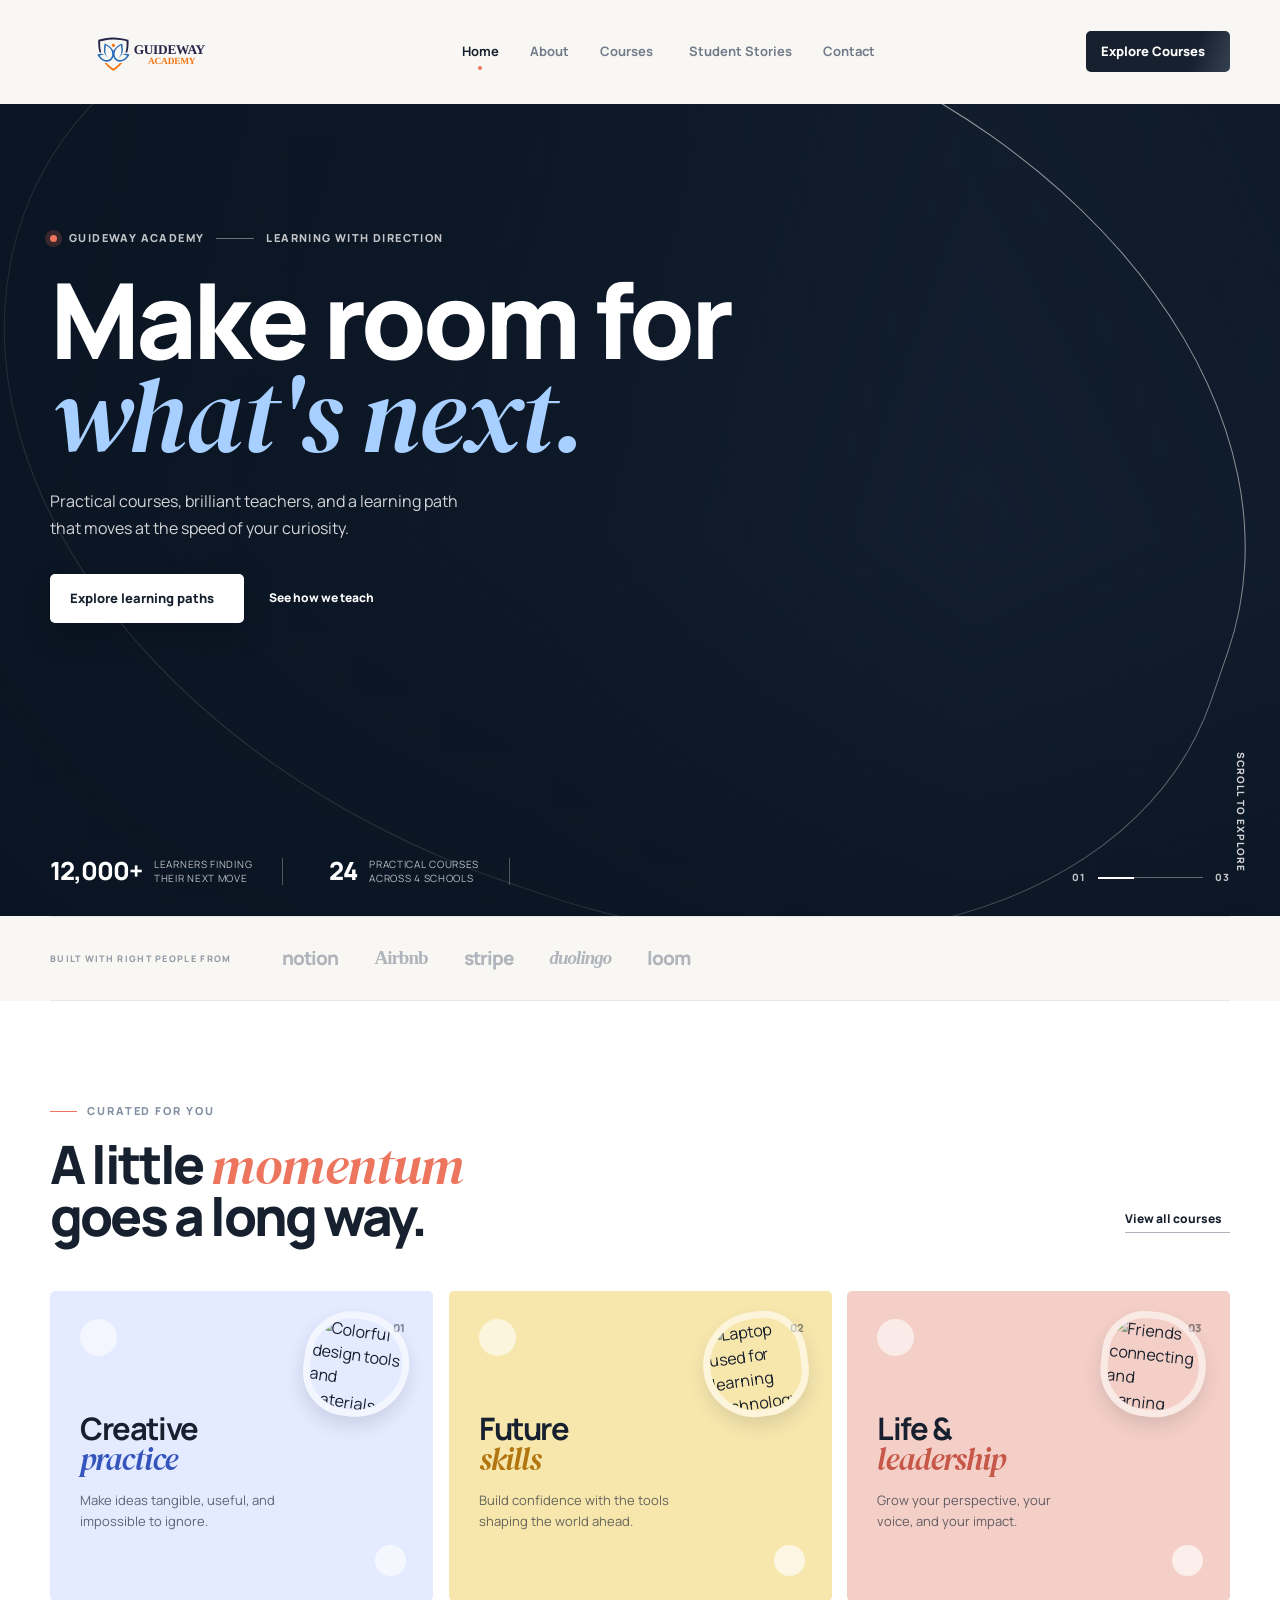
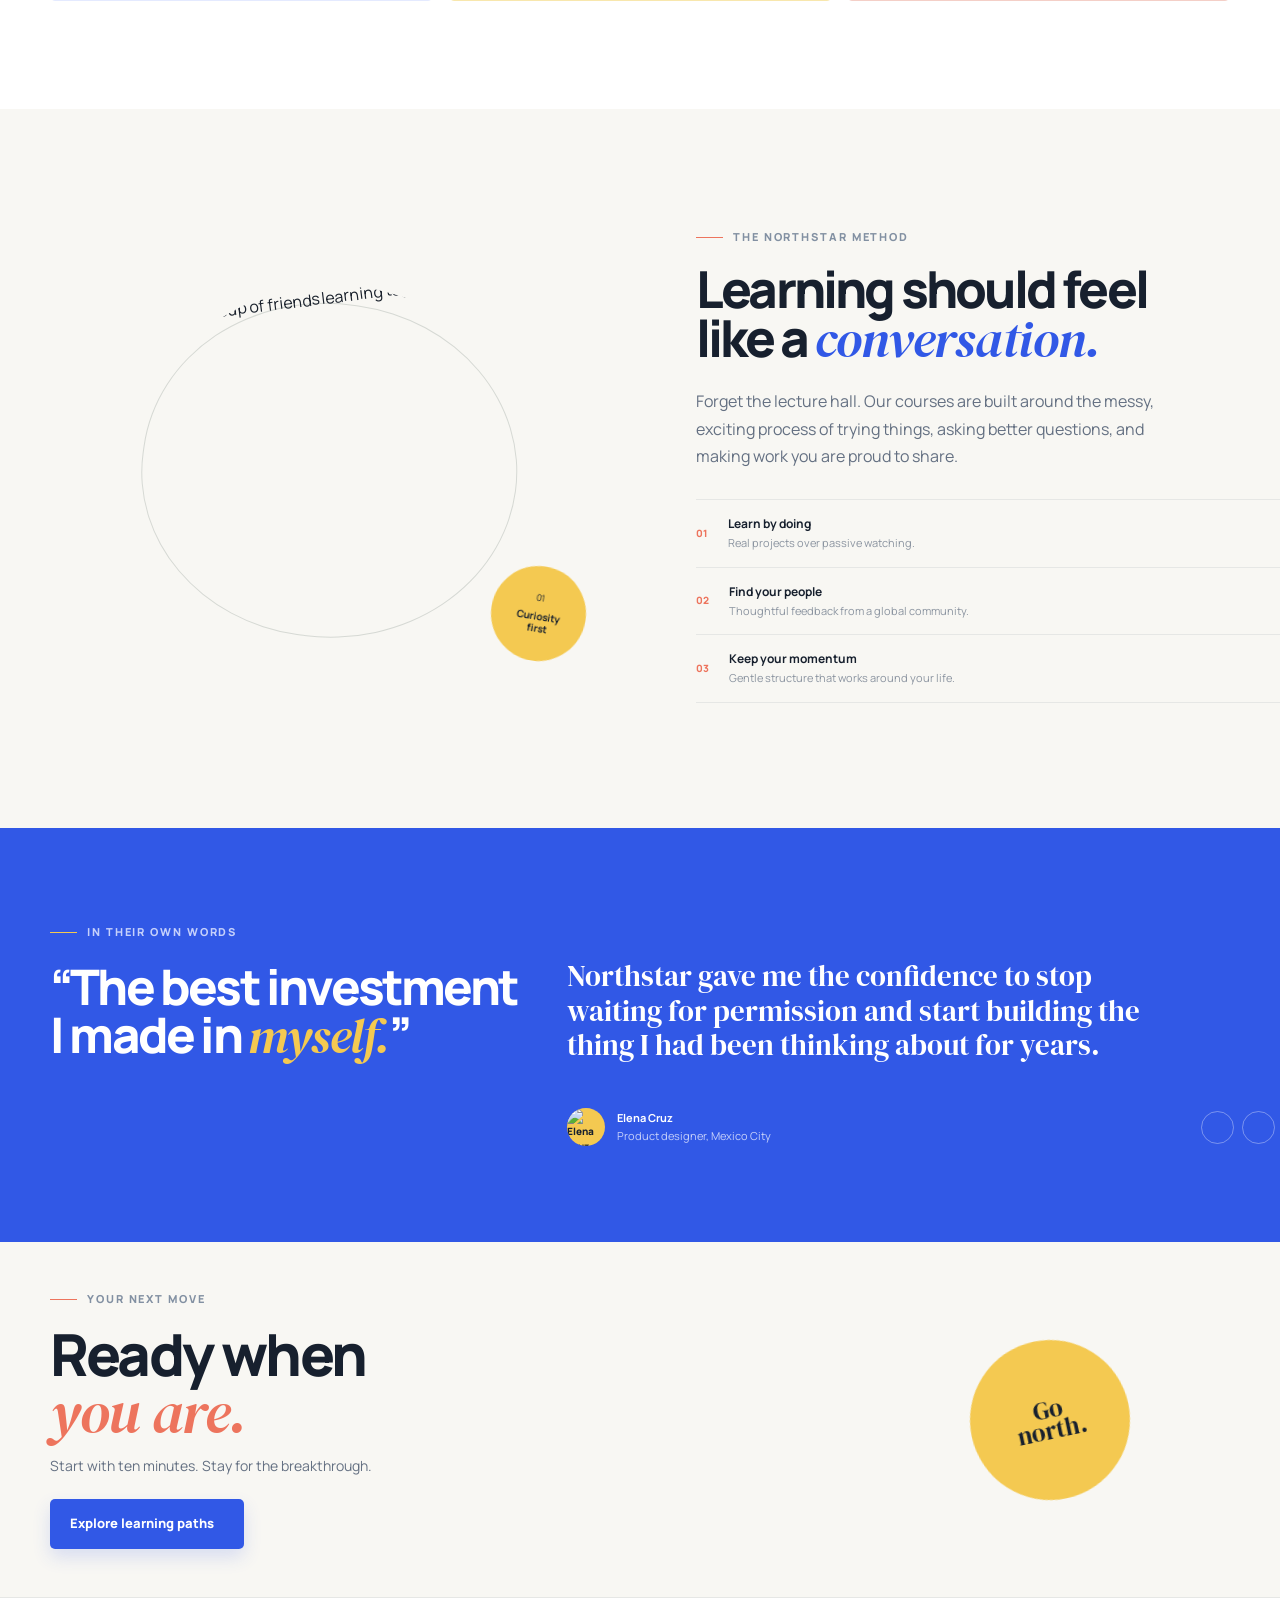
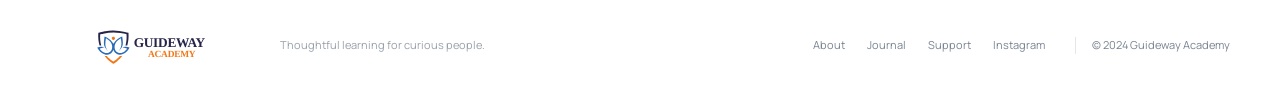
==== commit 4a5e3524: "Redesign: Landing page hero section" ====
--- a/index.html
+++ b/index.html
@@ -1,4 +1,4 @@
-€⁄›‹€<!DOCTYPE html>
+<!DOCTYPE html>
 <html lang="en">
 <head>
   <meta charset="UTF-8" />
@@ -9,6 +9,7 @@
   <link rel="preconnect" href="https://fonts.gstatic.com" crossorigin />
   <link href="https://fonts.googleapis.com/css2?family=DM+Serif+Display:ital@0;1&family=Manrope:wght@400;500;600;700;800&display=swap" rel="stylesheet" />
   <link rel="stylesheet" href="styles.css" />
+  <link rel="stylesheet" href="motion.css" />
   <script src="https://unpkg.com/lucide@latest"></script>
 </head>
 <body>
@@ -40,36 +41,28 @@
   </header>
 
   <main id="top">
-    <section class="hero container">
-      <div class="hero-copy reveal">
-        <div class="eyebrow"><span class="eyebrow-line"></span> Learn with direction</div>
+    <section class="hero hero-fullbleed">
+      <div class="hero-image-wrap">
+        <img class="hero-slide is-active" src="https://images.unsplash.com/photo-1531482615713-2afd69097998?auto=format&fit=crop&w=2200&q=88" alt="Students collaborating around a table" />
+        <img class="hero-slide" src="https://images.unsplash.com/photo-1523240795612-9a054b0db644?auto=format&fit=crop&w=2200&q=88" alt="Students learning together in a bright classroom" />
+        <img class="hero-slide" src="https://images.unsplash.com/photo-1522202176988-66273c2fd55f?auto=format&fit=crop&w=2200&q=88" alt="A group of learners sharing ideas" />
+      </div>
+      <div class="hero-overlay"></div>
+      <div class="hero-content container reveal">
+        <div class="hero-kicker"><span class="hero-kicker-dot"></span> Guideway Academy <span class="hero-kicker-rule"></span> Learning with direction</div>
         <h1>Make room for<br /><em>what's next.</em></h1>
         <p class="hero-intro">Practical courses, brilliant teachers, and a learning path that moves at the speed of your curiosity.</p>
         <div class="hero-actions">
-          <a class="button button-primary" href="#paths">Find your path <i data-lucide="arrow-right"></i></a>
-          <a class="text-link" href="#method">How it works <i data-lucide="play-circle"></i></a>
-        </div>
-        <div class="learner-note">
-          <div class="avatar-stack" aria-label="Learners from our community"><span class="avatar avatar-one">AM</span><span class="avatar avatar-two">JK</span><span class="avatar avatar-three">RS</span><span class="avatar avatar-four">+</span></div>
-          <p><strong>12,000+</strong> learners finding their north star</p>
+          <a class="button button-primary" href="#paths">Explore learning paths <i data-lucide="arrow-up-right"></i></a>
+          <a class="hero-text-link" href="#method">See how we teach <i data-lucide="arrow-down"></i></a>
         </div>
       </div>
-      <div class="hero-visual reveal reveal-delay">
-        <div class="visual-orbit orbit-one"></div>
-        <div class="visual-orbit orbit-two"></div>
-        <div class="hero-image-wrap">
-          <img class="hero-slide is-active" src="https://images.unsplash.com/photo-1531482615713-2afd69097998?auto=format&fit=crop&w=1100&q=85" alt="Students collaborating around a table" />
-          <img class="hero-slide" src="https://images.unsplash.com/photo-1523240795612-9a054b0db644?auto=format&fit=crop&w=1100&q=85" alt="Students learning together in a bright classroom" />
-          <img class="hero-slide" src="https://images.unsplash.com/photo-1522202176988-66273c2fd55f?auto=format&fit=crop&w=1100&q=85" alt="A group of learners sharing ideas" />
-          <div class="floating-card course-card">
-            <div class="mini-label">Your next chapter</div>
-            <strong>Design for humans</strong>
-            <div class="course-meta"><span class="course-progress"><span></span></span><span>64% complete</span></div>
-          </div>
-          <div class="floating-card quote-card"><span class="quote-mark">“</span><p>Small steps.<br /><strong>Big shifts.</strong></p></div>
-          <div class="sun-sticker"><i data-lucide="sparkles"></i><span>Keep<br />going</span></div>
-        </div>
+      <div class="hero-bottom container">
+        <div class="hero-proof"><strong>12,000+</strong><span>learners finding<br />their next move</span></div>
+        <div class="hero-proof"><strong>24</strong><span>practical courses<br />across 4 schools</span></div>
+        <div class="hero-slide-control" aria-label="Hero image slides"><span class="hero-slide-count">01</span><span class="hero-slide-line"><span></span></span><span>03</span></div>
       </div>
+      <a class="hero-scroll" href="#paths" aria-label="Scroll to learning paths"><span>Scroll to explore</span><i data-lucide="arrow-down"></i></a>
     </section>
 
     <section class="trust-strip container" aria-label="Partners and community stats">
@@ -102,5 +95,6 @@
 
   <footer class="site-footer"><div class="container footer-inner"><a class="brand" href="#top"><img class="brand-logo" src="image/logo.svg" alt="Guideway Academy" /></a><p>Thoughtful learning for curious people.</p><div class="footer-links"><a href="#about">About</a><a href="#journal">Journal</a><a href="#support">Support</a><a href="#instagram">Instagram</a></div><span class="copyright">© 2024 Guideway Academy</span></div></footer>
   <script src="script.js"></script>
+  <script src="motion.js"></script>
 </body>
 </html>
--- a/styles.css
+++ b/styles.css
@@ -27,7 +27,7 @@
 .path-card:hover .path-art{transform:rotate(2deg) scale(1.06);box-shadow:0 13px 23px rgba(23,32,46,.18)}
 .path-card:hover .path-art img{transform:scale(1.1);filter:saturate(1)}
 .path-card h3{position:relative;z-index:1;margin-top:57px!important}
-.testimonial-section .large-quote{transition:opacity .38s ease,transform .38s cubic-bezier(.2,.7,.2,1)}
+.testimonial-section .large-quote{transition:opacity .24s ease,transform .24s cubic-bezier(.22,1,.36,1)}
 .person-avatar{object-fit:cover;overflow:hidden}
 .site-header{position:fixed!important;top:0;left:0;width:100%;z-index:10;background:rgba(248,247,243,.94);backdrop-filter:blur(12px);transition:transform .28s ease,box-shadow .28s ease}
 .nav-cta{display:inline-flex;align-items:center;gap:7px;background:var(--ink);color:#fff;padding:10px 14px;border-radius:5px}
@@ -55,7 +55,7 @@
 .brand-logo{display:block;width:200px;height:94px;object-fit:contain;max-width:none}
 .nav{height:104px!important}
 body{padding-top:104px!important}
-@media(max-width:650px){.brand-logo{width:150px;height:70px}.nav{height:82px!important}body{padding-top:82px!important}.nav-dropdown{display:block}.nav-dropdown-menu{position:static;width:100%;margin:7px 0 2px;padding:5px;box-shadow:none;transform:none;border-color:#edf0f4}.nav-dropdown-menu:before{display:none}.nav-dropdown:hover .nav-dropdown-menu,.nav-dropdown:focus-within .nav-dropdown-menu{transform:none}.nav-dropdown-menu a{font-size:10px;padding:9px 10px}}
+@media(max-width:650px){.brand-logo{width:150px;height:70px}.nav{height:82px!important}body{padding-top:82px!important}.nav-dropdown{display:block}.nav-dropdown-menu{position:static;width:100%;margin:7px 0 2px;padding:5px;box-shadow:none;opacity:1;pointer-events:auto;transform:none;border-color:#edf0f4}.nav-dropdown-menu:before{display:none}.nav-dropdown:hover .nav-dropdown-menu,.nav-dropdown:focus-within .nav-dropdown-menu{transform:none}.nav-dropdown-menu a{font-size:10px;padding:9px 10px}}
 .site-header.nav-hidden{transform:translateY(-100%)}
 .site-header.nav-scrolling{box-shadow:0 8px 24px rgba(23,32,46,.08)}
 body{padding-top:88px}
--- a/motion.css
+++ b/motion.css
@@ -0,0 +1,87 @@
+:root{
+  --motion-ease:cubic-bezier(.22,1,.36,1);
+  --motion-fast:180ms;
+  --motion-base:420ms;
+  --motion-slow:760ms;
+}
+
+html.motion-enabled .reveal{
+  opacity:0;
+  transform:translate3d(0,24px,0) scale(.985);
+  animation:none!important;
+  transition:opacity var(--motion-slow) var(--motion-ease),transform var(--motion-slow) var(--motion-ease);
+  will-change:opacity,transform;
+}
+
+html.motion-enabled .reveal.reveal-delay{transition-delay:100ms}
+html.motion-enabled .reveal.reveal-delay-short{transition-delay:60ms}
+html.motion-enabled .reveal.is-visible{opacity:1;transform:none}
+
+html.motion-enabled .page-motion-enter{animation:page-motion-enter 700ms var(--motion-ease) both}
+@keyframes page-motion-enter{from{opacity:.01;transform:translateY(8px)}to{opacity:1;transform:none}}
+
+.button,.text-link,.icon-button,.filter-button,.nav-link,.footer-links a,.course-tile,.story-card,.about-course-row,.detail-course-card,.about-method-card,.proof-stat,.contact-panel,.contact-form-wrap{
+  transition-timing-function:var(--motion-ease);
+}
+
+.button:active,.icon-button:active,.filter-button:active{transform:scale(.96)}
+.button:focus-visible,.text-link:focus-visible,.icon-button:focus-visible,.filter-button:focus-visible,.nav-link:focus-visible{outline:3px solid rgba(49,88,230,.28);outline-offset:4px}
+
+.course-tile,.story-card,.about-course-row,.detail-course-card,.about-method-card,.proof-stat,.contact-panel,.contact-form-wrap{
+  transition:transform var(--motion-base) var(--motion-ease),box-shadow var(--motion-base) var(--motion-ease),border-color var(--motion-base) ease;
+}
+.course-tile:hover,.story-card:hover,.about-course-row:hover,.detail-course-card:hover,.about-method-card:hover,.proof-stat:hover,.contact-panel:hover,.contact-form-wrap:hover{transform:translateY(-6px)}
+
+.course-tile img,.story-card img,.detail-card-image img,.feature-image img,.promise-image img,.about-art-photo img,.hero-art-photo img,.details-hero-photo img{
+  transition:transform 900ms var(--motion-ease),filter 600ms ease;
+}
+.course-tile:hover img,.story-card:hover img,.detail-course-card:hover .detail-card-image img,.feature-image:hover img,.promise-image:hover img,.about-hero-art:hover .about-art-photo img,.course-hero-art:hover .hero-art-photo img,.details-hero-art:hover .details-hero-photo img{transform:scale(1.045)}
+
+html.motion-enabled .reveal-group>*{opacity:0;transform:translateY(18px);transition:opacity 600ms var(--motion-ease),transform 600ms var(--motion-ease)}
+html.motion-enabled .reveal-group.is-visible>*{opacity:1;transform:none}
+html.motion-enabled .reveal-group.is-visible>*:nth-child(2){transition-delay:70ms}
+html.motion-enabled .reveal-group.is-visible>*:nth-child(3){transition-delay:140ms}
+html.motion-enabled .reveal-group.is-visible>*:nth-child(4){transition-delay:210ms}
+
+@media(prefers-reduced-motion:reduce){
+  html{scroll-behavior:auto}
+  *,*::before,*::after{animation-duration:.01ms!important;animation-iteration-count:1!important;scroll-behavior:auto!important;transition-duration:.01ms!important}
+  html.motion-enabled .reveal,html.motion-enabled .reveal-group>*{opacity:1;transform:none}
+  .course-tile:hover,.story-card:hover,.about-course-row:hover,.detail-course-card:hover,.about-method-card:hover,.proof-stat:hover,.contact-panel:hover,.contact-form-wrap:hover{transform:none}
+}
+
+/* Homepage landing stage */
+.hero-fullbleed{position:relative;min-height:100svh;margin-top:-88px;margin-left:0;margin-right:0;max-width:none;width:100%;overflow:hidden;background:#142132;color:#fff;display:flex;align-items:center}
+.hero-fullbleed .hero-image-wrap{position:absolute;inset:0;width:100%!important;height:100%!important;max-width:none!important;max-height:none!important;margin:0!important;z-index:0}
+.hero-fullbleed .hero-slide{border-radius:0!important;width:100%!important;height:100%!important;object-fit:cover!important;object-position:center 48%;opacity:0;transform:scale(1.03)!important;filter:saturate(.86) contrast(1.04);animation:none!important;transition:opacity 900ms var(--motion-ease),transform 6s var(--motion-ease)}
+.hero-fullbleed .hero-slide.is-active{transform:scale(1)!important}
+.hero-fullbleed .hero-slide.is-active{opacity:1}
+.hero-overlay{position:absolute;inset:0;z-index:1;background:linear-gradient(90deg,rgba(10,20,34,.88) 0%,rgba(10,20,34,.62) 42%,rgba(10,20,34,.18) 76%,rgba(10,20,34,.38) 100%),linear-gradient(0deg,rgba(10,20,34,.65),transparent 42%,rgba(10,20,34,.22))}
+.hero-content{position:relative;z-index:2;padding-top:clamp(84px,13vh,150px);padding-bottom:clamp(140px,19vh,210px);margin-left:max(40px,calc((100% - 1180px)/2));margin-right:max(40px,calc((100% - 1180px)/2));width:auto}
+.hero-kicker{display:flex;align-items:center;gap:12px;color:rgba(255,255,255,.75);font-size:11px;font-weight:800;letter-spacing:1.4px;text-transform:uppercase}
+.hero-kicker-dot{width:7px;height:7px;border-radius:50%;background:var(--coral);box-shadow:0 0 0 5px rgba(237,116,93,.2)}
+.hero-kicker-rule{width:38px;height:1px;background:rgba(255,255,255,.4)}
+.hero-content h1{max-width:700px;color:#fff;font-size:clamp(58px,8.2vw,118px);line-height:.88;letter-spacing:-4px;margin:26px 0 28px}
+.hero-content h1 em{color:#a7cfff;font-family:var(--serif);font-weight:400;letter-spacing:-2px}
+.hero-content .hero-intro{max-width:430px;color:rgba(255,255,255,.82);font-size:16px!important;line-height:1.7;margin:0 0 31px}
+.hero-content .button-primary{background:#fff;color:var(--ink);box-shadow:0 14px 30px rgba(0,0,0,.18)}
+.hero-content .button-primary:hover{background:#dceaff;color:var(--ink)}
+.hero-text-link{display:inline-flex;align-items:center;gap:9px;color:#fff;font-size:12px;font-weight:800}
+.hero-text-link svg{width:15px;height:15px;transition:transform var(--motion-fast) var(--motion-ease)}
+.hero-text-link:hover svg{transform:translateY(3px)}
+.hero-bottom{position:absolute;z-index:2;bottom:31px;left:50%;transform:translateX(-50%);display:flex;align-items:flex-end;gap:46px;color:#fff}
+.hero-proof{display:flex;align-items:flex-start;gap:12px;min-width:150px;padding-right:30px;border-right:1px solid rgba(255,255,255,.28)}
+.hero-proof strong{font-size:25px;line-height:1;font-weight:800;letter-spacing:-1px}.hero-proof span{color:rgba(255,255,255,.72);font-size:10px;line-height:1.35;text-transform:uppercase;letter-spacing:.7px}
+.hero-slide-control{display:flex;align-items:center;gap:12px;margin-left:auto;font-size:10px;font-weight:800;letter-spacing:1px;color:rgba(255,255,255,.74)}
+.hero-slide-line{width:105px;height:1px;background:rgba(255,255,255,.35);position:relative}.hero-slide-line span{display:block;width:34%;height:2px;background:#fff}
+.hero-scroll{position:absolute;z-index:2;right:32px;bottom:34px;display:flex;align-items:center;gap:10px;color:rgba(255,255,255,.8);font-size:10px;font-weight:800;letter-spacing:1px;text-transform:uppercase;writing-mode:vertical-rl}.hero-scroll svg{width:15px;height:15px}
+@media(max-width:650px){
+  .hero-fullbleed{min-height:100svh;margin-top:-72px;align-items:flex-end}
+  .hero-fullbleed .hero-slide{object-position:58% center}
+  .hero-content{padding:95px 0 155px;margin:0 24px}
+  .hero-kicker{font-size:9px;gap:8px;letter-spacing:1px}.hero-kicker-rule{width:22px}
+  .hero-content h1{font-size:clamp(54px,16vw,78px);letter-spacing:-2px;margin:21px 0 22px}.hero-content h1 em{letter-spacing:-1px}
+  .hero-content .hero-intro{font-size:14px!important;line-height:1.55;margin-bottom:24px;max-width:330px}
+  .hero-actions{align-items:flex-start;gap:18px}.hero-content .button{padding:13px 15px;font-size:11px!important}.hero-text-link{font-size:10px;margin-top:13px}
+  .hero-bottom{bottom:24px;left:24px;right:24px;transform:none;gap:18px;align-items:center}.hero-proof{min-width:0;padding-right:16px;gap:7px}.hero-proof strong{font-size:18px}.hero-proof span{font-size:8px}.hero-proof:nth-child(2){display:none}.hero-slide-control{margin-left:auto}.hero-slide-line{width:45px}.hero-scroll{display:none}
+}
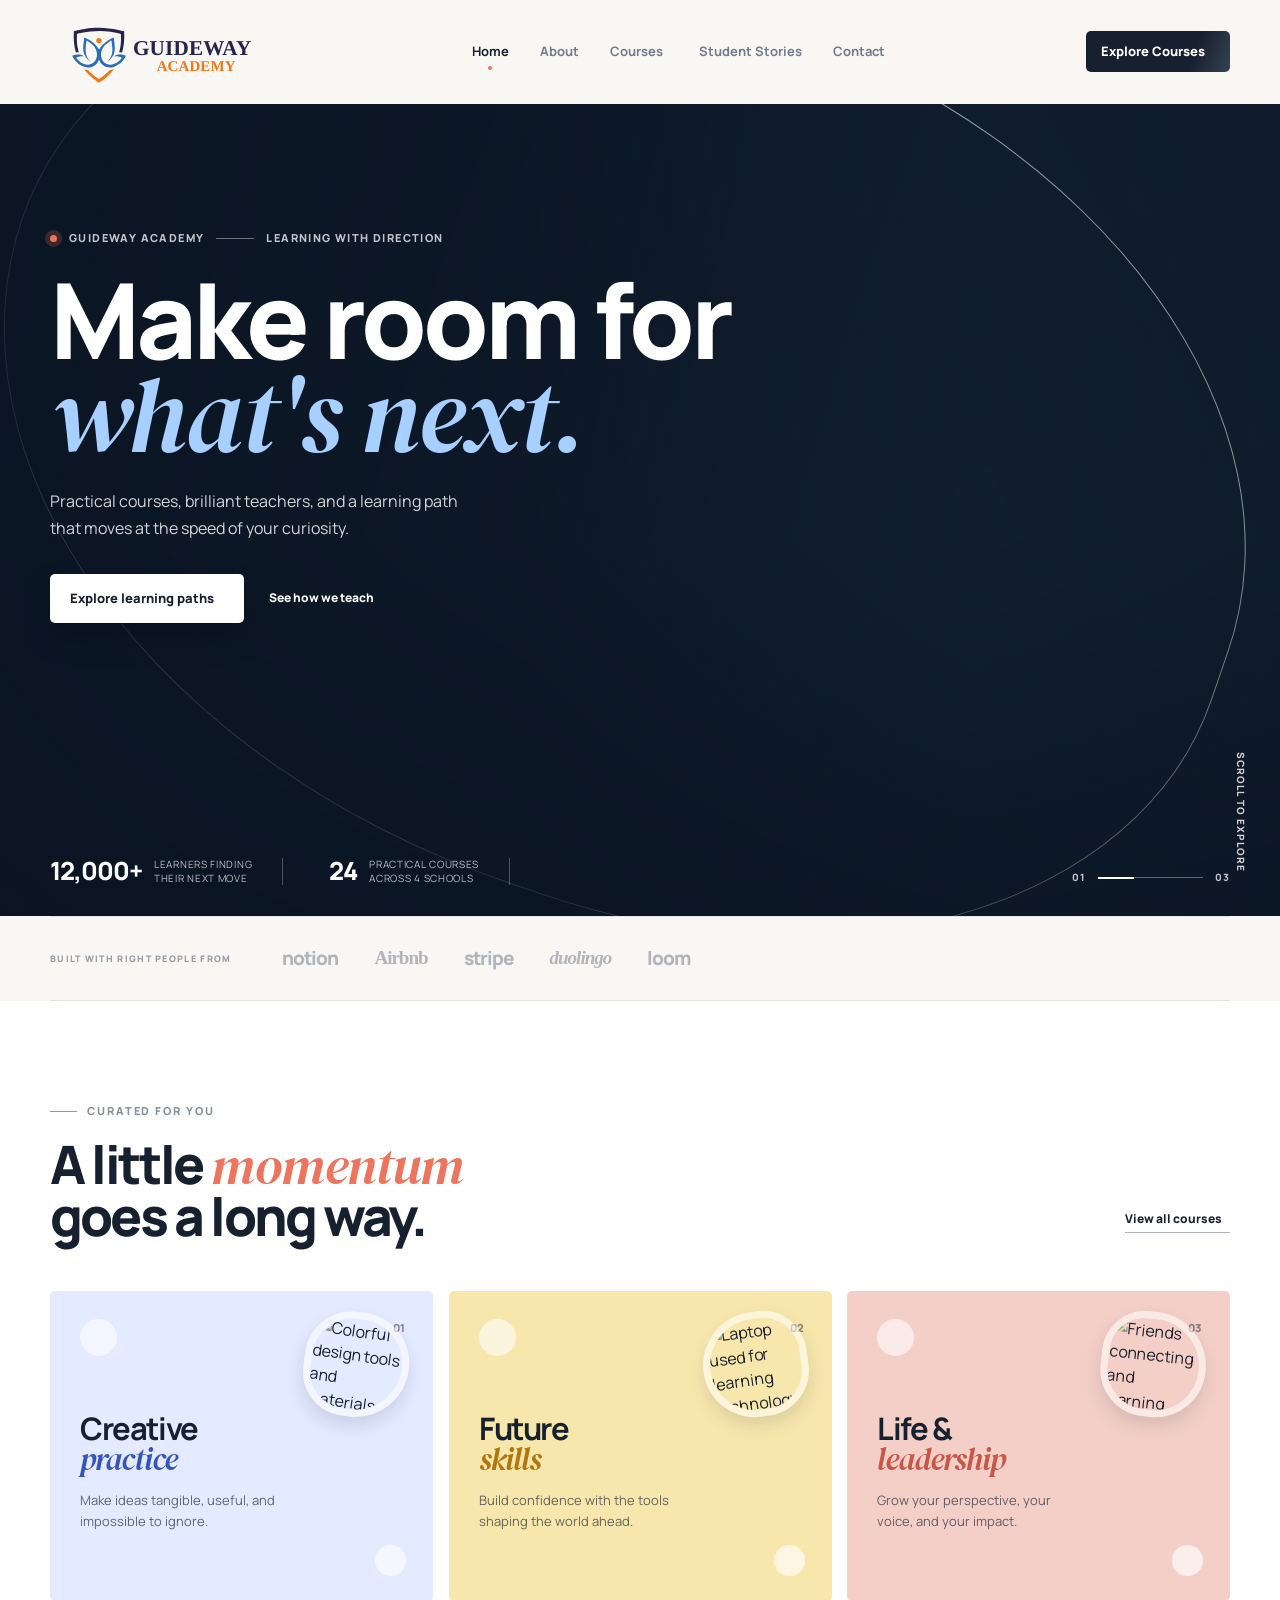
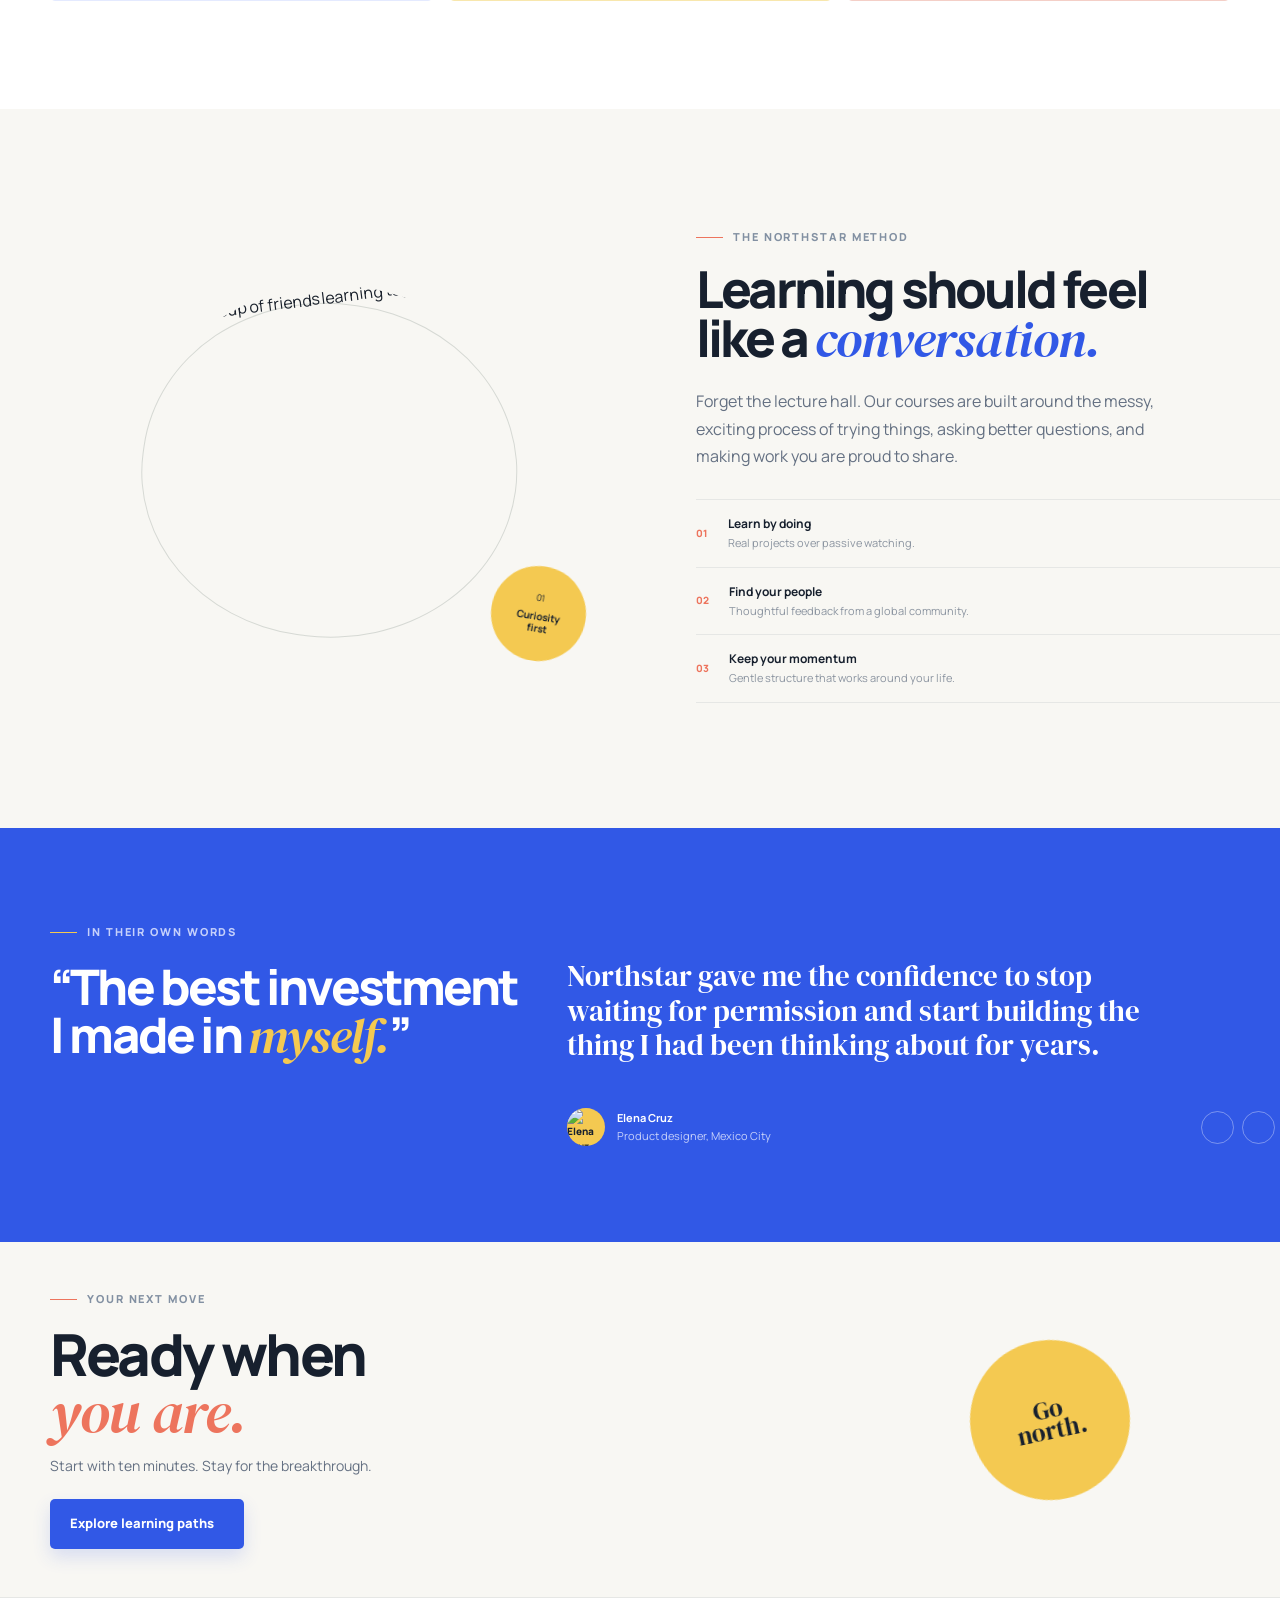
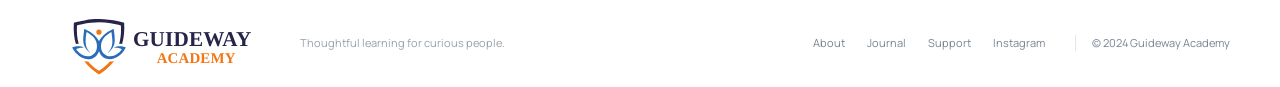
==== commit 3d2475ee: "Fix: Deployment Archery" ====
--- a/index.html
+++ b/index.html
@@ -9,7 +9,7 @@
   <link rel="preconnect" href="https://fonts.gstatic.com" crossorigin />
   <link href="https://fonts.googleapis.com/css2?family=DM+Serif+Display:ital@0;1&family=Manrope:wght@400;500;600;700;800&display=swap" rel="stylesheet" />
   <link rel="stylesheet" href="styles.css" />
-  <link rel="stylesheet" href="motion.css" />
+  <link rel="stylesheet" href="motion.css?v=20260914-2" />
   <script src="https://unpkg.com/lucide@latest"></script>
 </head>
 <body>
--- a/motion.css
+++ b/motion.css
@@ -56,6 +56,7 @@
 .hero-fullbleed .hero-slide{border-radius:0!important;width:100%!important;height:100%!important;object-fit:cover!important;object-position:center 48%;opacity:0;transform:scale(1.03)!important;filter:saturate(.86) contrast(1.04);animation:none!important;transition:opacity 900ms var(--motion-ease),transform 6s var(--motion-ease)}
 .hero-fullbleed .hero-slide.is-active{transform:scale(1)!important}
 .hero-fullbleed .hero-slide.is-active{opacity:1}
+.brand-logo{width:220px!important;height:76px!important;object-fit:cover!important;object-position:center!important}
 .hero-overlay{position:absolute;inset:0;z-index:1;background:linear-gradient(90deg,rgba(10,20,34,.88) 0%,rgba(10,20,34,.62) 42%,rgba(10,20,34,.18) 76%,rgba(10,20,34,.38) 100%),linear-gradient(0deg,rgba(10,20,34,.65),transparent 42%,rgba(10,20,34,.22))}
 .hero-content{position:relative;z-index:2;padding-top:clamp(84px,13vh,150px);padding-bottom:clamp(140px,19vh,210px);margin-left:max(40px,calc((100% - 1180px)/2));margin-right:max(40px,calc((100% - 1180px)/2));width:auto}
 .hero-kicker{display:flex;align-items:center;gap:12px;color:rgba(255,255,255,.75);font-size:11px;font-weight:800;letter-spacing:1.4px;text-transform:uppercase}
@@ -78,6 +79,7 @@
 @media(max-width:650px){
   .hero-fullbleed{min-height:100svh;margin-top:-72px;align-items:flex-end}
   .hero-fullbleed .hero-slide{object-position:58% center}
+  .brand-logo{width:170px!important;height:60px!important}
   .hero-content{padding:95px 0 155px;margin:0 24px}
   .hero-kicker{font-size:9px;gap:8px;letter-spacing:1px}.hero-kicker-rule{width:22px}
   .hero-content h1{font-size:clamp(54px,16vw,78px);letter-spacing:-2px;margin:21px 0 22px}.hero-content h1 em{letter-spacing:-1px}
